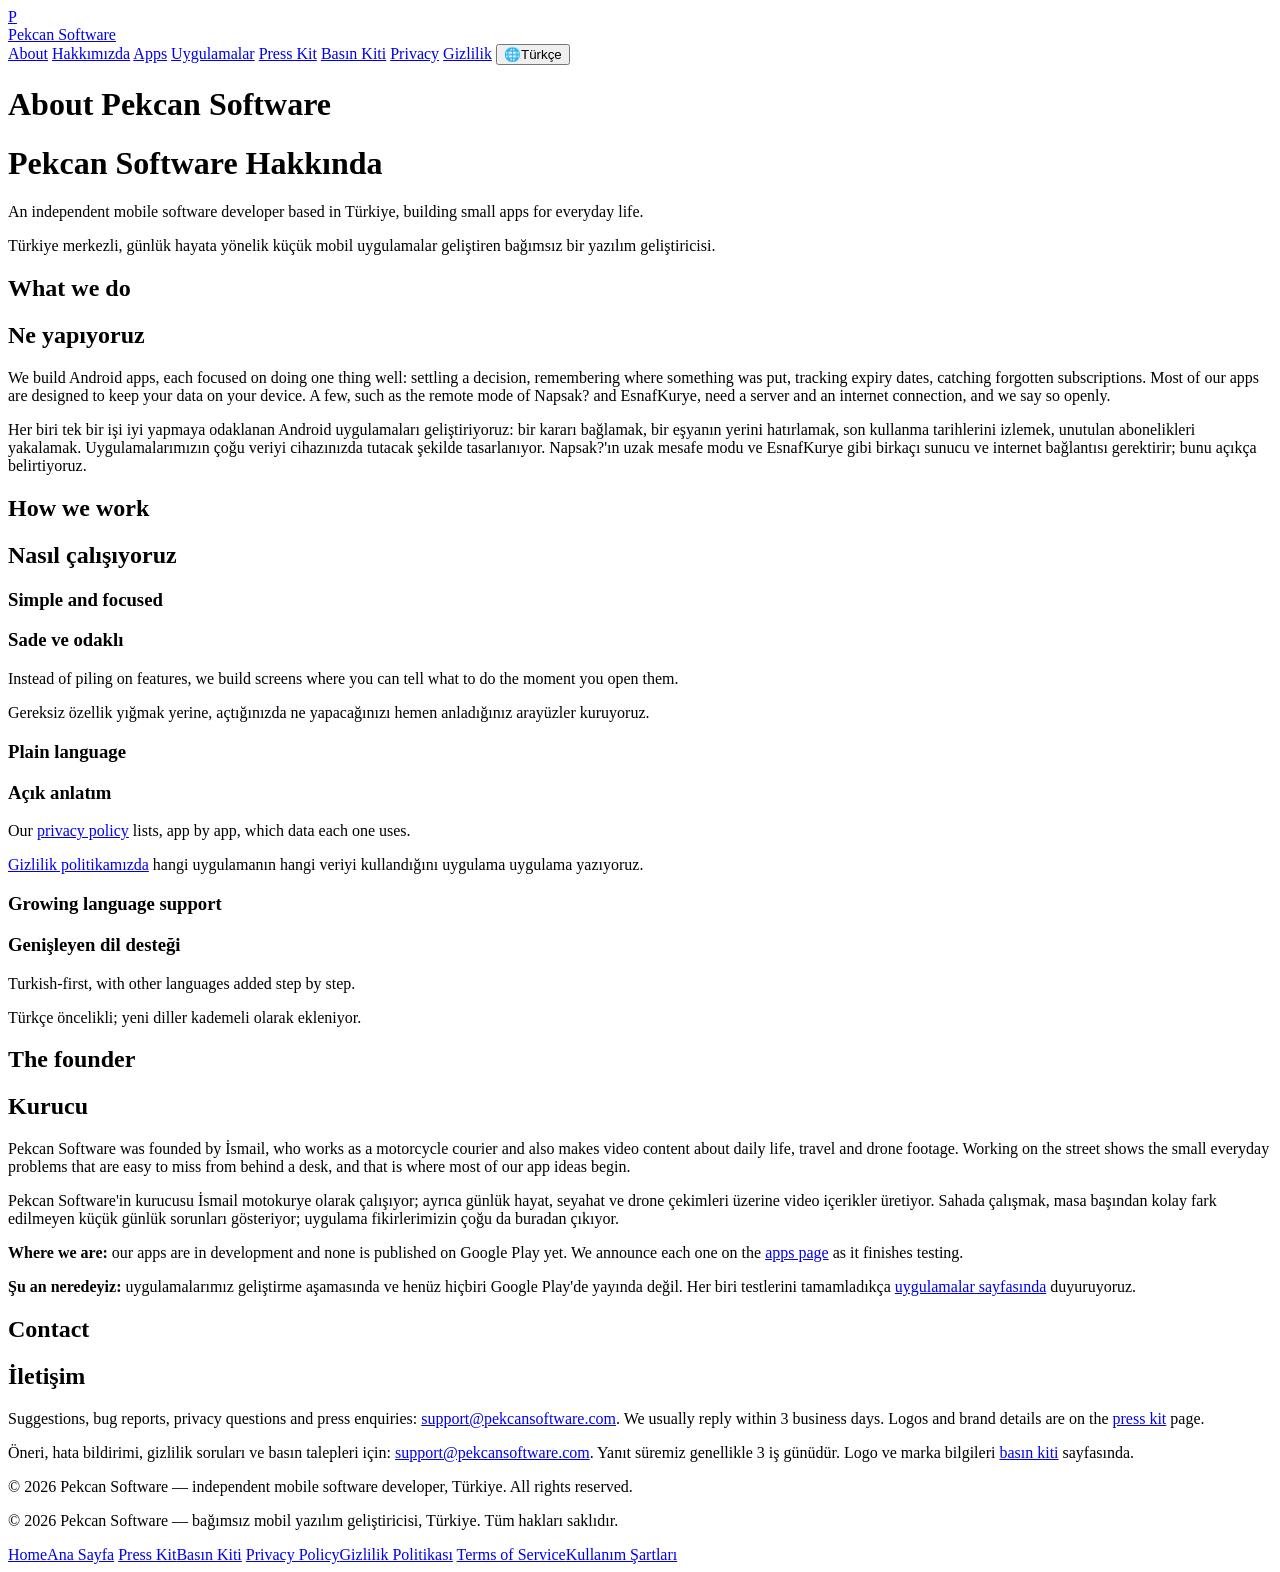
==== about.html @ 802234d9 "Ana sayfa güncellendi; Hakkımızda ve Basın Kiti sayfaları eklendi" ====
<!DOCTYPE html>
<html lang="en" data-lang="en">
<head>
    <meta charset="UTF-8">
    <meta name="viewport" content="width=device-width, initial-scale=1.0">
    <title>About | Pekcan Software</title>
    <meta name="description" content="Pekcan Software is an independent mobile software developer based in Türkiye, building small apps that each do one thing well.">
    <meta name="theme-color" content="#0b0f19">
    <link rel="canonical" href="https://pekcansoftware.com/about.html">
    <link rel="icon" href="assets/logo.png" type="image/png">
    <meta property="og:type" content="website">
    <meta property="og:title" content="About Pekcan Software">
    <meta property="og:description" content="An independent mobile software developer based in Türkiye.">
    <meta property="og:url" content="https://pekcansoftware.com/about.html">
    <meta property="og:image" content="https://pekcansoftware.com/assets/og-image.png">
    <meta name="twitter:card" content="summary_large_image">
    <link rel="preconnect" href="https://fonts.googleapis.com">
    <link rel="preconnect" href="https://fonts.gstatic.com" crossorigin>
    <link href="https://fonts.googleapis.com/css2?family=Plus+Jakarta+Sans:wght@400;500;600;700;800&display=swap" rel="stylesheet">
    <link rel="stylesheet" href="assets/sayfa.css">
</head>
<body>
    <nav>
        <div class="container nav-content">
            <a href="index.html" class="logo"><div class="logo-badge">P</div><span>Pekcan Software</span></a>
            <div class="nav-links">
                <a href="about.html" aria-current="page" class="t-en">About</a>
                <a href="about.html" aria-current="page" class="t-tr">Hakkımızda</a>
                <a href="index.html#apps" class="t-en">Apps</a>
                <a href="index.html#apps" class="t-tr">Uygulamalar</a>
                <a href="press.html" class="t-en">Press Kit</a>
                <a href="press.html" class="t-tr">Basın Kiti</a>
                <a href="privacy.html" class="t-en">Privacy</a>
                <a href="privacy.html" class="t-tr">Gizlilik</a>
                <button type="button" id="langBtn" class="lang-btn" aria-label="Change language / Dili değiştir"><span aria-hidden="true">🌐</span><span id="langBtnText">Türkçe</span></button>
            </div>
        </div>
    </nav>

    <main>
        <div class="container">
            <h1 class="t-en">About Pekcan Software</h1>
            <h1 class="t-tr">Pekcan Software Hakkında</h1>
            <p class="lead t-en">An independent mobile software developer based in Türkiye, building small apps for everyday life.</p>
            <p class="lead t-tr">Türkiye merkezli, günlük hayata yönelik küçük mobil uygulamalar geliştiren bağımsız bir yazılım geliştiricisi.</p>

            <h2 class="t-en">What we do</h2>
            <h2 class="t-tr">Ne yapıyoruz</h2>
            <p class="t-en">We build Android apps, each focused on doing one thing well: settling a decision, remembering where something was put, tracking expiry dates, catching forgotten subscriptions. Most of our apps are designed to keep your data on your device. A few, such as the remote mode of Napsak? and EsnafKurye, need a server and an internet connection, and we say so openly.</p>
            <p class="t-tr">Her biri tek bir işi iyi yapmaya odaklanan Android uygulamaları geliştiriyoruz: bir kararı bağlamak, bir eşyanın yerini hatırlamak, son kullanma tarihlerini izlemek, unutulan abonelikleri yakalamak. Uygulamalarımızın çoğu veriyi cihazınızda tutacak şekilde tasarlanıyor. Napsak?'ın uzak mesafe modu ve EsnafKurye gibi birkaçı sunucu ve internet bağlantısı gerektirir; bunu açıkça belirtiyoruz.</p>

            <h2 class="t-en">How we work</h2>
            <h2 class="t-tr">Nasıl çalışıyoruz</h2>
            <div class="grid">
                <div class="card">
                    <h3 class="t-en">Simple and focused</h3><h3 class="t-tr">Sade ve odaklı</h3>
                    <p class="muted t-en">Instead of piling on features, we build screens where you can tell what to do the moment you open them.</p>
                    <p class="muted t-tr">Gereksiz özellik yığmak yerine, açtığınızda ne yapacağınızı hemen anladığınız arayüzler kuruyoruz.</p>
                </div>
                <div class="card">
                    <h3 class="t-en">Plain language</h3><h3 class="t-tr">Açık anlatım</h3>
                    <p class="muted t-en">Our <a href="privacy.html">privacy policy</a> lists, app by app, which data each one uses.</p>
                    <p class="muted t-tr"><a href="privacy.html">Gizlilik politikamızda</a> hangi uygulamanın hangi veriyi kullandığını uygulama uygulama yazıyoruz.</p>
                </div>
                <div class="card">
                    <h3 class="t-en">Growing language support</h3><h3 class="t-tr">Genişleyen dil desteği</h3>
                    <p class="muted t-en">Turkish-first, with other languages added step by step.</p>
                    <p class="muted t-tr">Türkçe öncelikli; yeni diller kademeli olarak ekleniyor.</p>
                </div>
            </div>

            <h2 class="t-en">The founder</h2>
            <h2 class="t-tr">Kurucu</h2>
            <p class="t-en">Pekcan Software was founded by İsmail, who works as a motorcycle courier and also makes video content about daily life, travel and drone footage. Working on the street shows the small everyday problems that are easy to miss from behind a desk, and that is where most of our app ideas begin.</p>
            <p class="t-tr">Pekcan Software'in kurucusu İsmail motokurye olarak çalışıyor; ayrıca günlük hayat, seyahat ve drone çekimleri üzerine video içerikler üretiyor. Sahada çalışmak, masa başından kolay fark edilmeyen küçük günlük sorunları gösteriyor; uygulama fikirlerimizin çoğu da buradan çıkıyor.</p>

            <div class="notice">
                <p class="t-en"><strong>Where we are:</strong> our apps are in development and none is published on Google Play yet. We announce each one on the <a href="index.html#apps">apps page</a> as it finishes testing.</p>
                <p class="t-tr"><strong>Şu an neredeyiz:</strong> uygulamalarımız geliştirme aşamasında ve henüz hiçbiri Google Play'de yayında değil. Her biri testlerini tamamladıkça <a href="index.html#apps">uygulamalar sayfasında</a> duyuruyoruz.</p>
            </div>

            <h2 class="t-en">Contact</h2>
            <h2 class="t-tr">İletişim</h2>
            <p class="t-en">Suggestions, bug reports, privacy questions and press enquiries: <a href="mailto:support@pekcansoftware.com">support@pekcansoftware.com</a>. We usually reply within 3 business days. Logos and brand details are on the <a href="press.html">press kit</a> page.</p>
            <p class="t-tr">Öneri, hata bildirimi, gizlilik soruları ve basın talepleri için: <a href="mailto:support@pekcansoftware.com">support@pekcansoftware.com</a>. Yanıt süremiz genellikle 3 iş günüdür. Logo ve marka bilgileri <a href="press.html">basın kiti</a> sayfasında.</p>
        </div>
    </main>

    <footer>
        <div class="container">
            <p class="t-en">&copy; 2026 Pekcan Software &mdash; independent mobile software developer, Türkiye. All rights reserved.</p>
            <p class="t-tr">&copy; 2026 Pekcan Software &mdash; bağımsız mobil yazılım geliştiricisi, Türkiye. Tüm hakları saklıdır.</p>
            <div class="footer-links">
                <a href="index.html" class="t-en">Home</a><a href="index.html" class="t-tr">Ana Sayfa</a>
                <a href="press.html" class="t-en">Press Kit</a><a href="press.html" class="t-tr">Basın Kiti</a>
                <a href="privacy.html" class="t-en">Privacy Policy</a><a href="privacy.html" class="t-tr">Gizlilik Politikası</a>
                <a href="terms.html" class="t-en">Terms of Service</a><a href="terms.html" class="t-tr">Kullanım Şartları</a>
            </div>
        </div>
    </footer>

    <script type="application/json" id="basliklar">{"en": "About | Pekcan Software", "tr": "Hakkımızda | Pekcan Software"}</script>
    <script src="assets/dil.js"></script>
</body>
</html>
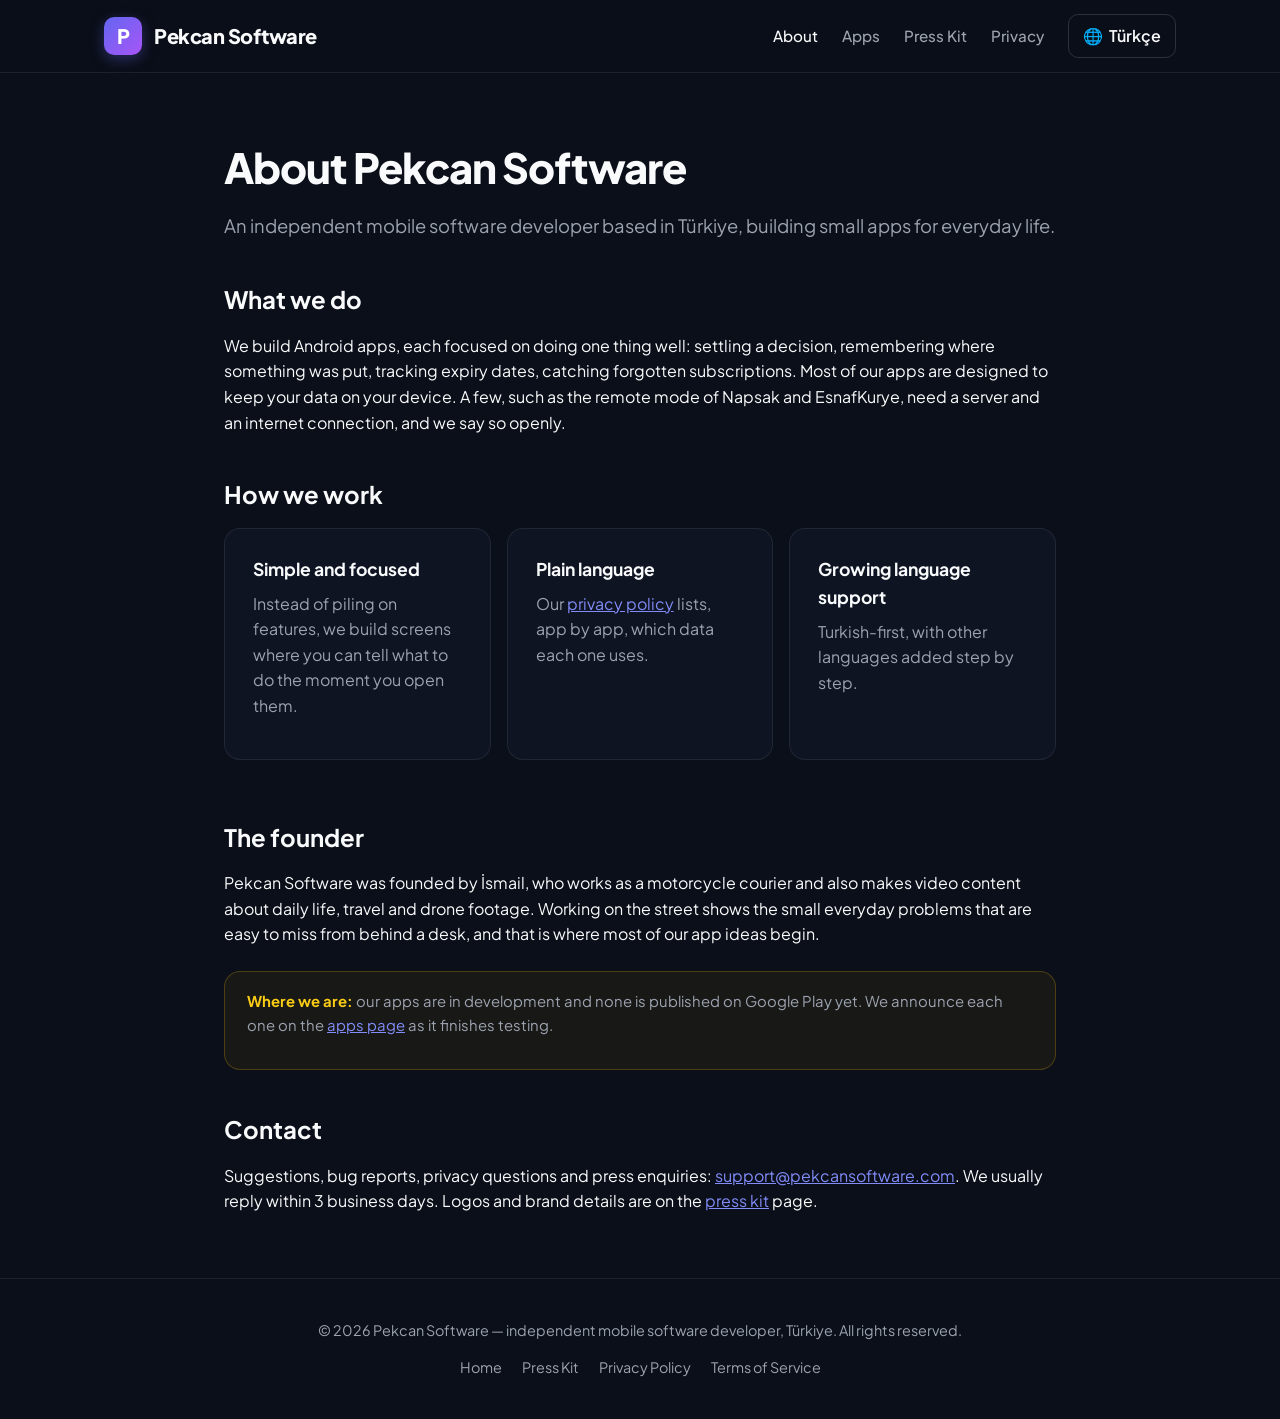
==== commit 2d800a5b: "Add files via upload" ====
--- a/about.html
+++ b/about.html
@@ -46,8 +46,8 @@
 
             <h2 class="t-en">What we do</h2>
             <h2 class="t-tr">Ne yapıyoruz</h2>
-            <p class="t-en">We build Android apps, each focused on doing one thing well: settling a decision, remembering where something was put, tracking expiry dates, catching forgotten subscriptions. Most of our apps are designed to keep your data on your device. A few, such as the remote mode of Napsak? and EsnafKurye, need a server and an internet connection, and we say so openly.</p>
-            <p class="t-tr">Her biri tek bir işi iyi yapmaya odaklanan Android uygulamaları geliştiriyoruz: bir kararı bağlamak, bir eşyanın yerini hatırlamak, son kullanma tarihlerini izlemek, unutulan abonelikleri yakalamak. Uygulamalarımızın çoğu veriyi cihazınızda tutacak şekilde tasarlanıyor. Napsak?'ın uzak mesafe modu ve EsnafKurye gibi birkaçı sunucu ve internet bağlantısı gerektirir; bunu açıkça belirtiyoruz.</p>
+            <p class="t-en">We build Android apps, each focused on doing one thing well: settling a decision, remembering where something was put, tracking expiry dates, catching forgotten subscriptions. Most of our apps are designed to keep your data on your device. A few, such as the remote mode of Napsak and EsnafKurye, need a server and an internet connection, and we say so openly.</p>
+            <p class="t-tr">Her biri tek bir işi iyi yapmaya odaklanan Android uygulamaları geliştiriyoruz: bir kararı bağlamak, bir eşyanın yerini hatırlamak, son kullanma tarihlerini izlemek, unutulan abonelikleri yakalamak. Uygulamalarımızın çoğu veriyi cihazınızda tutacak şekilde tasarlanıyor. Napsak'ın uzak mesafe modu ve EsnafKurye gibi birkaçı sunucu ve internet bağlantısı gerektirir; bunu açıkça belirtiyoruz.</p>
 
             <h2 class="t-en">How we work</h2>
             <h2 class="t-tr">Nasıl çalışıyoruz</h2>
--- a/assets/sayfa.css
+++ b/assets/sayfa.css
@@ -0,0 +1,74 @@
+/* about.html ve press.html icin ortak stil. index.html'deki tasarim degerleriyle ayni. */
+:root {
+    --bg-primary: #0b0f19;
+    --bg-card: rgba(17, 24, 39, 0.7);
+    --border-color: rgba(255, 255, 255, 0.08);
+    --text-primary: #f9fafb;
+    --text-secondary: #9ca3af;
+    --accent: #6366f1;
+    --accent-gradient: linear-gradient(135deg, #6366f1 0%, #a855f7 100%);
+    --radius: 16px;
+}
+
+* { margin: 0; padding: 0; box-sizing: border-box; font-family: 'Plus Jakarta Sans', -apple-system, BlinkMacSystemFont, sans-serif; }
+html { scroll-behavior: smooth; }
+body { background-color: var(--bg-primary); color: var(--text-primary); line-height: 1.6; overflow-x: hidden; }
+a { color: #818cf8; }
+.container { max-width: 880px; margin: 0 auto; padding: 0 24px; }
+
+nav { position: sticky; top: 0; backdrop-filter: blur(12px); background: rgba(11, 15, 25, 0.75); border-bottom: 1px solid var(--border-color); z-index: 100; }
+.nav-content { display: flex; justify-content: space-between; align-items: center; height: 72px; max-width: 1120px; }
+.logo { display: flex; align-items: center; gap: 12px; text-decoration: none; color: var(--text-primary); font-size: 1.25rem; font-weight: 800; letter-spacing: -0.5px; }
+.logo-badge { width: 38px; height: 38px; background: var(--accent-gradient); border-radius: 10px; display: flex; align-items: center; justify-content: center; color: white; font-weight: 800; box-shadow: 0 4px 14px rgba(99, 102, 241, 0.35); }
+.nav-links { display: flex; gap: 24px; align-items: center; }
+.nav-links a { color: var(--text-secondary); text-decoration: none; font-weight: 500; font-size: 0.95rem; transition: color 0.2s ease; }
+.nav-links a:hover, .nav-links a[aria-current="page"] { color: var(--text-primary); }
+
+.lang-btn { background: transparent; border: 1px solid rgba(255,255,255,0.14); color: inherit; font: inherit; font-weight: 600; padding: 0.5rem 0.85rem; border-radius: 10px; cursor: pointer; display: inline-flex; align-items: center; gap: 0.4rem; transition: background 0.2s, border-color 0.2s; }
+.lang-btn:hover, .lang-btn:focus-visible { background: rgba(129, 140, 248, 0.14); border-color: #818cf8; }
+
+html[data-lang="en"] .t-tr { display: none !important; }
+html[data-lang="tr"] .t-en { display: none !important; }
+
+main { padding: 70px 0 50px; }
+h1 { font-size: 2.6rem; font-weight: 800; letter-spacing: -1px; line-height: 1.2; margin-bottom: 18px; }
+.lead { color: var(--text-secondary); font-size: 1.15rem; margin-bottom: 40px; }
+h2 { font-size: 1.5rem; font-weight: 700; margin: 40px 0 14px; }
+p { margin-bottom: 14px; }
+.muted { color: var(--text-secondary); }
+
+.card { background: var(--bg-card); border: 1px solid var(--border-color); border-radius: var(--radius); padding: 26px 28px; margin-bottom: 18px; }
+.card h3 { font-size: 1.1rem; margin-bottom: 8px; }
+.card p:last-child { margin-bottom: 0; }
+.notice { border: 1px solid rgba(234, 179, 8, 0.25); background: rgba(234, 179, 8, 0.06); border-radius: var(--radius); padding: 18px 22px; font-size: 0.93rem; color: var(--text-secondary); margin: 24px 0; }
+.notice strong { color: #facc15; }
+
+.grid { display: grid; grid-template-columns: repeat(auto-fit, minmax(230px, 1fr)); gap: 16px; }
+.swatch { border: 1px solid var(--border-color); border-radius: 12px; overflow: hidden; background: var(--bg-card); }
+.swatch-color { height: 64px; }
+.swatch-info { padding: 12px 14px; font-size: 0.9rem; }
+.swatch-info strong { display: block; }
+.dl { display: inline-block; margin: 6px 10px 6px 0; padding: 10px 20px; border-radius: 99px; background: var(--accent-gradient); color: #fff; text-decoration: none; font-weight: 600; }
+.asset-preview { background: repeating-conic-gradient(#1f2937 0% 25%, #111827 0% 50%) 50% / 24px 24px; border-radius: 12px; padding: 20px; display: inline-block; margin-bottom: 12px; }
+.asset-preview img { display: block; width: 120px; height: 120px; }
+.og-preview { width: 100%; max-width: 600px; border-radius: 12px; border: 1px solid var(--border-color); display: block; margin-bottom: 12px; }
+table { width: 100%; border-collapse: collapse; font-size: 0.95rem; }
+th, td { text-align: left; padding: 10px 12px; border-bottom: 1px solid var(--border-color); vertical-align: top; }
+th { color: var(--text-secondary); font-weight: 600; width: 34%; }
+
+footer { border-top: 1px solid var(--border-color); padding: 40px 0; color: var(--text-secondary); font-size: 0.9rem; text-align: center; }
+.footer-links { display: flex; justify-content: center; flex-wrap: wrap; gap: 8px 20px; margin-top: 12px; }
+.footer-links a { color: var(--text-secondary); text-decoration: none; }
+.footer-links a:hover { color: var(--text-primary); }
+
+@media (max-width: 768px) {
+    .container { padding: 0 18px; }
+    nav { position: static; }
+    .nav-content { flex-direction: column; height: auto; gap: 12px; padding-top: 14px; padding-bottom: 14px; }
+    .nav-links { flex-wrap: wrap; justify-content: center; gap: 10px 18px; }
+    .nav-links a { font-size: 0.85rem; }
+    main { padding: 40px 0 30px; }
+    h1 { font-size: 1.9rem; }
+    th, td { display: block; width: 100%; }
+    th { border-bottom: 0; padding-bottom: 0; }
+}
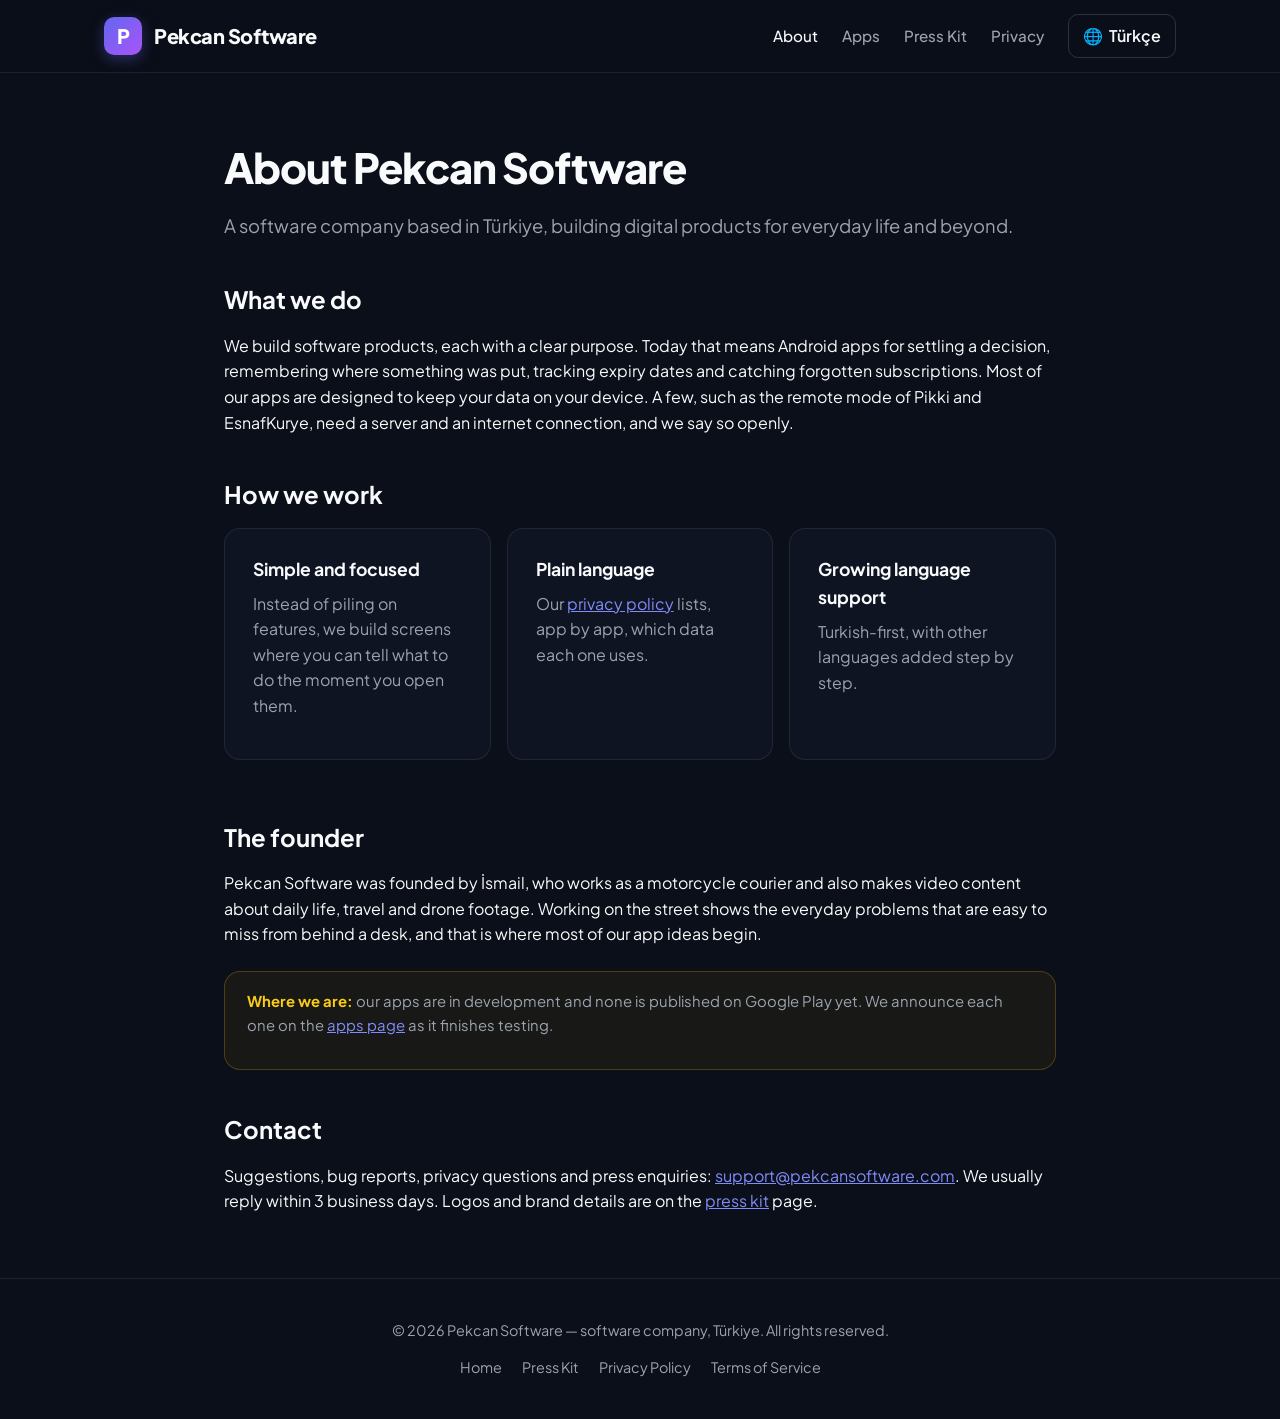
==== commit 17be354d: "Add files via upload" ====
--- a/about.html
+++ b/about.html
@@ -1,105 +1,105 @@
-<!DOCTYPE html>
-<html lang="en" data-lang="en">
-<head>
-    <meta charset="UTF-8">
-    <meta name="viewport" content="width=device-width, initial-scale=1.0">
-    <title>About | Pekcan Software</title>
-    <meta name="description" content="Pekcan Software is an independent mobile software developer based in Türkiye, building small apps that each do one thing well.">
-    <meta name="theme-color" content="#0b0f19">
-    <link rel="canonical" href="https://pekcansoftware.com/about.html">
-    <link rel="icon" href="assets/logo.png" type="image/png">
-    <meta property="og:type" content="website">
-    <meta property="og:title" content="About Pekcan Software">
-    <meta property="og:description" content="An independent mobile software developer based in Türkiye.">
-    <meta property="og:url" content="https://pekcansoftware.com/about.html">
-    <meta property="og:image" content="https://pekcansoftware.com/assets/og-image.png">
-    <meta name="twitter:card" content="summary_large_image">
-    <link rel="preconnect" href="https://fonts.googleapis.com">
-    <link rel="preconnect" href="https://fonts.gstatic.com" crossorigin>
-    <link href="https://fonts.googleapis.com/css2?family=Plus+Jakarta+Sans:wght@400;500;600;700;800&display=swap" rel="stylesheet">
-    <link rel="stylesheet" href="assets/sayfa.css">
-</head>
-<body>
-    <nav>
-        <div class="container nav-content">
-            <a href="index.html" class="logo"><div class="logo-badge">P</div><span>Pekcan Software</span></a>
-            <div class="nav-links">
-                <a href="about.html" aria-current="page" class="t-en">About</a>
-                <a href="about.html" aria-current="page" class="t-tr">Hakkımızda</a>
-                <a href="index.html#apps" class="t-en">Apps</a>
-                <a href="index.html#apps" class="t-tr">Uygulamalar</a>
-                <a href="press.html" class="t-en">Press Kit</a>
-                <a href="press.html" class="t-tr">Basın Kiti</a>
-                <a href="privacy.html" class="t-en">Privacy</a>
-                <a href="privacy.html" class="t-tr">Gizlilik</a>
-                <button type="button" id="langBtn" class="lang-btn" aria-label="Change language / Dili değiştir"><span aria-hidden="true">🌐</span><span id="langBtnText">Türkçe</span></button>
-            </div>
-        </div>
-    </nav>
-
-    <main>
-        <div class="container">
-            <h1 class="t-en">About Pekcan Software</h1>
-            <h1 class="t-tr">Pekcan Software Hakkında</h1>
-            <p class="lead t-en">An independent mobile software developer based in Türkiye, building small apps for everyday life.</p>
-            <p class="lead t-tr">Türkiye merkezli, günlük hayata yönelik küçük mobil uygulamalar geliştiren bağımsız bir yazılım geliştiricisi.</p>
-
-            <h2 class="t-en">What we do</h2>
-            <h2 class="t-tr">Ne yapıyoruz</h2>
-            <p class="t-en">We build Android apps, each focused on doing one thing well: settling a decision, remembering where something was put, tracking expiry dates, catching forgotten subscriptions. Most of our apps are designed to keep your data on your device. A few, such as the remote mode of Napsak and EsnafKurye, need a server and an internet connection, and we say so openly.</p>
-            <p class="t-tr">Her biri tek bir işi iyi yapmaya odaklanan Android uygulamaları geliştiriyoruz: bir kararı bağlamak, bir eşyanın yerini hatırlamak, son kullanma tarihlerini izlemek, unutulan abonelikleri yakalamak. Uygulamalarımızın çoğu veriyi cihazınızda tutacak şekilde tasarlanıyor. Napsak'ın uzak mesafe modu ve EsnafKurye gibi birkaçı sunucu ve internet bağlantısı gerektirir; bunu açıkça belirtiyoruz.</p>
-
-            <h2 class="t-en">How we work</h2>
-            <h2 class="t-tr">Nasıl çalışıyoruz</h2>
-            <div class="grid">
-                <div class="card">
-                    <h3 class="t-en">Simple and focused</h3><h3 class="t-tr">Sade ve odaklı</h3>
-                    <p class="muted t-en">Instead of piling on features, we build screens where you can tell what to do the moment you open them.</p>
-                    <p class="muted t-tr">Gereksiz özellik yığmak yerine, açtığınızda ne yapacağınızı hemen anladığınız arayüzler kuruyoruz.</p>
-                </div>
-                <div class="card">
-                    <h3 class="t-en">Plain language</h3><h3 class="t-tr">Açık anlatım</h3>
-                    <p class="muted t-en">Our <a href="privacy.html">privacy policy</a> lists, app by app, which data each one uses.</p>
-                    <p class="muted t-tr"><a href="privacy.html">Gizlilik politikamızda</a> hangi uygulamanın hangi veriyi kullandığını uygulama uygulama yazıyoruz.</p>
-                </div>
-                <div class="card">
-                    <h3 class="t-en">Growing language support</h3><h3 class="t-tr">Genişleyen dil desteği</h3>
-                    <p class="muted t-en">Turkish-first, with other languages added step by step.</p>
-                    <p class="muted t-tr">Türkçe öncelikli; yeni diller kademeli olarak ekleniyor.</p>
-                </div>
-            </div>
-
-            <h2 class="t-en">The founder</h2>
-            <h2 class="t-tr">Kurucu</h2>
-            <p class="t-en">Pekcan Software was founded by İsmail, who works as a motorcycle courier and also makes video content about daily life, travel and drone footage. Working on the street shows the small everyday problems that are easy to miss from behind a desk, and that is where most of our app ideas begin.</p>
-            <p class="t-tr">Pekcan Software'in kurucusu İsmail motokurye olarak çalışıyor; ayrıca günlük hayat, seyahat ve drone çekimleri üzerine video içerikler üretiyor. Sahada çalışmak, masa başından kolay fark edilmeyen küçük günlük sorunları gösteriyor; uygulama fikirlerimizin çoğu da buradan çıkıyor.</p>
-
-            <div class="notice">
-                <p class="t-en"><strong>Where we are:</strong> our apps are in development and none is published on Google Play yet. We announce each one on the <a href="index.html#apps">apps page</a> as it finishes testing.</p>
-                <p class="t-tr"><strong>Şu an neredeyiz:</strong> uygulamalarımız geliştirme aşamasında ve henüz hiçbiri Google Play'de yayında değil. Her biri testlerini tamamladıkça <a href="index.html#apps">uygulamalar sayfasında</a> duyuruyoruz.</p>
-            </div>
-
-            <h2 class="t-en">Contact</h2>
-            <h2 class="t-tr">İletişim</h2>
-            <p class="t-en">Suggestions, bug reports, privacy questions and press enquiries: <a href="mailto:support@pekcansoftware.com">support@pekcansoftware.com</a>. We usually reply within 3 business days. Logos and brand details are on the <a href="press.html">press kit</a> page.</p>
-            <p class="t-tr">Öneri, hata bildirimi, gizlilik soruları ve basın talepleri için: <a href="mailto:support@pekcansoftware.com">support@pekcansoftware.com</a>. Yanıt süremiz genellikle 3 iş günüdür. Logo ve marka bilgileri <a href="press.html">basın kiti</a> sayfasında.</p>
-        </div>
-    </main>
-
-    <footer>
-        <div class="container">
-            <p class="t-en">&copy; 2026 Pekcan Software &mdash; independent mobile software developer, Türkiye. All rights reserved.</p>
-            <p class="t-tr">&copy; 2026 Pekcan Software &mdash; bağımsız mobil yazılım geliştiricisi, Türkiye. Tüm hakları saklıdır.</p>
-            <div class="footer-links">
-                <a href="index.html" class="t-en">Home</a><a href="index.html" class="t-tr">Ana Sayfa</a>
-                <a href="press.html" class="t-en">Press Kit</a><a href="press.html" class="t-tr">Basın Kiti</a>
-                <a href="privacy.html" class="t-en">Privacy Policy</a><a href="privacy.html" class="t-tr">Gizlilik Politikası</a>
-                <a href="terms.html" class="t-en">Terms of Service</a><a href="terms.html" class="t-tr">Kullanım Şartları</a>
-            </div>
-        </div>
-    </footer>
-
-    <script type="application/json" id="basliklar">{"en": "About | Pekcan Software", "tr": "Hakkımızda | Pekcan Software"}</script>
-    <script src="assets/dil.js"></script>
-</body>
-</html>
+<!DOCTYPE html>
+<html lang="en" data-lang="en">
+<head>
+    <meta charset="UTF-8">
+    <meta name="viewport" content="width=device-width, initial-scale=1.0">
+    <title>About | Pekcan Software</title>
+    <meta name="description" content="Pekcan Software is a software company based in Türkiye, building digital products with a clear purpose.">
+    <meta name="theme-color" content="#0b0f19">
+    <link rel="canonical" href="https://pekcansoftware.com/about.html">
+    <link rel="icon" href="assets/logo.png" type="image/png">
+    <meta property="og:type" content="website">
+    <meta property="og:title" content="About Pekcan Software">
+    <meta property="og:description" content="A software company based in Türkiye.">
+    <meta property="og:url" content="https://pekcansoftware.com/about.html">
+    <meta property="og:image" content="https://pekcansoftware.com/assets/og-image.png">
+    <meta name="twitter:card" content="summary_large_image">
+    <link rel="preconnect" href="https://fonts.googleapis.com">
+    <link rel="preconnect" href="https://fonts.gstatic.com" crossorigin>
+    <link href="https://fonts.googleapis.com/css2?family=Plus+Jakarta+Sans:wght@400;500;600;700;800&display=swap" rel="stylesheet">
+    <link rel="stylesheet" href="assets/sayfa.css">
+</head>
+<body>
+    <nav>
+        <div class="container nav-content">
+            <a href="index.html" class="logo"><div class="logo-badge">P</div><span>Pekcan Software</span></a>
+            <div class="nav-links">
+                <a href="about.html" aria-current="page" class="t-en">About</a>
+                <a href="about.html" aria-current="page" class="t-tr">Hakkımızda</a>
+                <a href="index.html#apps" class="t-en">Apps</a>
+                <a href="index.html#apps" class="t-tr">Uygulamalar</a>
+                <a href="press.html" class="t-en">Press Kit</a>
+                <a href="press.html" class="t-tr">Basın Kiti</a>
+                <a href="privacy.html" class="t-en">Privacy</a>
+                <a href="privacy.html" class="t-tr">Gizlilik</a>
+                <button type="button" id="langBtn" class="lang-btn" aria-label="Change language / Dili değiştir"><span aria-hidden="true">🌐</span><span id="langBtnText">Türkçe</span></button>
+            </div>
+        </div>
+    </nav>
+
+    <main>
+        <div class="container">
+            <h1 class="t-en">About Pekcan Software</h1>
+            <h1 class="t-tr">Pekcan Software Hakkında</h1>
+            <p class="lead t-en">A software company based in Türkiye, building digital products for everyday life and beyond.</p>
+            <p class="lead t-tr">Türkiye merkezli, günlük hayata ve ötesine yönelik dijital ürünler geliştiren bir yazılım şirketi.</p>
+
+            <h2 class="t-en">What we do</h2>
+            <h2 class="t-tr">Ne yapıyoruz</h2>
+            <p class="t-en">We build software products, each with a clear purpose. Today that means Android apps for settling a decision, remembering where something was put, tracking expiry dates and catching forgotten subscriptions. Most of our apps are designed to keep your data on your device. A few, such as the remote mode of Pikki and EsnafKurye, need a server and an internet connection, and we say so openly.</p>
+            <p class="t-tr">Her biri net bir amaca sahip yazılım ürünleri geliştiriyoruz. Bugün bunlar Android uygulamaları: bir kararı bağlamak, bir eşyanın yerini hatırlamak, son kullanma tarihlerini izlemek, unutulan abonelikleri yakalamak. Uygulamalarımızın çoğu veriyi cihazınızda tutacak şekilde tasarlanıyor. Pikki'nin uzak mesafe modu ve EsnafKurye gibi birkaçı sunucu ve internet bağlantısı gerektirir; bunu açıkça belirtiyoruz.</p>
+
+            <h2 class="t-en">How we work</h2>
+            <h2 class="t-tr">Nasıl çalışıyoruz</h2>
+            <div class="grid">
+                <div class="card">
+                    <h3 class="t-en">Simple and focused</h3><h3 class="t-tr">Sade ve odaklı</h3>
+                    <p class="muted t-en">Instead of piling on features, we build screens where you can tell what to do the moment you open them.</p>
+                    <p class="muted t-tr">Gereksiz özellik yığmak yerine, açtığınızda ne yapacağınızı hemen anladığınız arayüzler kuruyoruz.</p>
+                </div>
+                <div class="card">
+                    <h3 class="t-en">Plain language</h3><h3 class="t-tr">Açık anlatım</h3>
+                    <p class="muted t-en">Our <a href="privacy.html">privacy policy</a> lists, app by app, which data each one uses.</p>
+                    <p class="muted t-tr"><a href="privacy.html">Gizlilik politikamızda</a> hangi uygulamanın hangi veriyi kullandığını uygulama uygulama yazıyoruz.</p>
+                </div>
+                <div class="card">
+                    <h3 class="t-en">Growing language support</h3><h3 class="t-tr">Genişleyen dil desteği</h3>
+                    <p class="muted t-en">Turkish-first, with other languages added step by step.</p>
+                    <p class="muted t-tr">Türkçe öncelikli; yeni diller kademeli olarak ekleniyor.</p>
+                </div>
+            </div>
+
+            <h2 class="t-en">The founder</h2>
+            <h2 class="t-tr">Kurucu</h2>
+            <p class="t-en">Pekcan Software was founded by İsmail, who works as a motorcycle courier and also makes video content about daily life, travel and drone footage. Working on the street shows the everyday problems that are easy to miss from behind a desk, and that is where most of our app ideas begin.</p>
+            <p class="t-tr">Pekcan Software'in kurucusu İsmail motokurye olarak çalışıyor; ayrıca günlük hayat, seyahat ve drone çekimleri üzerine video içerikler üretiyor. Sahada çalışmak, masa başından kolay fark edilmeyen günlük sorunları gösteriyor; uygulama fikirlerimizin çoğu da buradan çıkıyor.</p>
+
+            <div class="notice">
+                <p class="t-en"><strong>Where we are:</strong> our apps are in development and none is published on Google Play yet. We announce each one on the <a href="index.html#apps">apps page</a> as it finishes testing.</p>
+                <p class="t-tr"><strong>Şu an neredeyiz:</strong> uygulamalarımız geliştirme aşamasında ve henüz hiçbiri Google Play'de yayında değil. Her biri testlerini tamamladıkça <a href="index.html#apps">uygulamalar sayfasında</a> duyuruyoruz.</p>
+            </div>
+
+            <h2 class="t-en">Contact</h2>
+            <h2 class="t-tr">İletişim</h2>
+            <p class="t-en">Suggestions, bug reports, privacy questions and press enquiries: <a href="mailto:support@pekcansoftware.com">support@pekcansoftware.com</a>. We usually reply within 3 business days. Logos and brand details are on the <a href="press.html">press kit</a> page.</p>
+            <p class="t-tr">Öneri, hata bildirimi, gizlilik soruları ve basın talepleri için: <a href="mailto:support@pekcansoftware.com">support@pekcansoftware.com</a>. Yanıt süremiz genellikle 3 iş günüdür. Logo ve marka bilgileri <a href="press.html">basın kiti</a> sayfasında.</p>
+        </div>
+    </main>
+
+    <footer>
+        <div class="container">
+            <p class="t-en">&copy; 2026 Pekcan Software &mdash; software company, Türkiye. All rights reserved.</p>
+            <p class="t-tr">&copy; 2026 Pekcan Software &mdash; yazılım şirketi, Türkiye. Tüm hakları saklıdır.</p>
+            <div class="footer-links">
+                <a href="index.html" class="t-en">Home</a><a href="index.html" class="t-tr">Ana Sayfa</a>
+                <a href="press.html" class="t-en">Press Kit</a><a href="press.html" class="t-tr">Basın Kiti</a>
+                <a href="privacy.html" class="t-en">Privacy Policy</a><a href="privacy.html" class="t-tr">Gizlilik Politikası</a>
+                <a href="terms.html" class="t-en">Terms of Service</a><a href="terms.html" class="t-tr">Kullanım Şartları</a>
+            </div>
+        </div>
+    </footer>
+
+    <script type="application/json" id="basliklar">{"en": "About | Pekcan Software", "tr": "Hakkımızda | Pekcan Software"}</script>
+    <script src="assets/dil.js"></script>
+</body>
+</html>
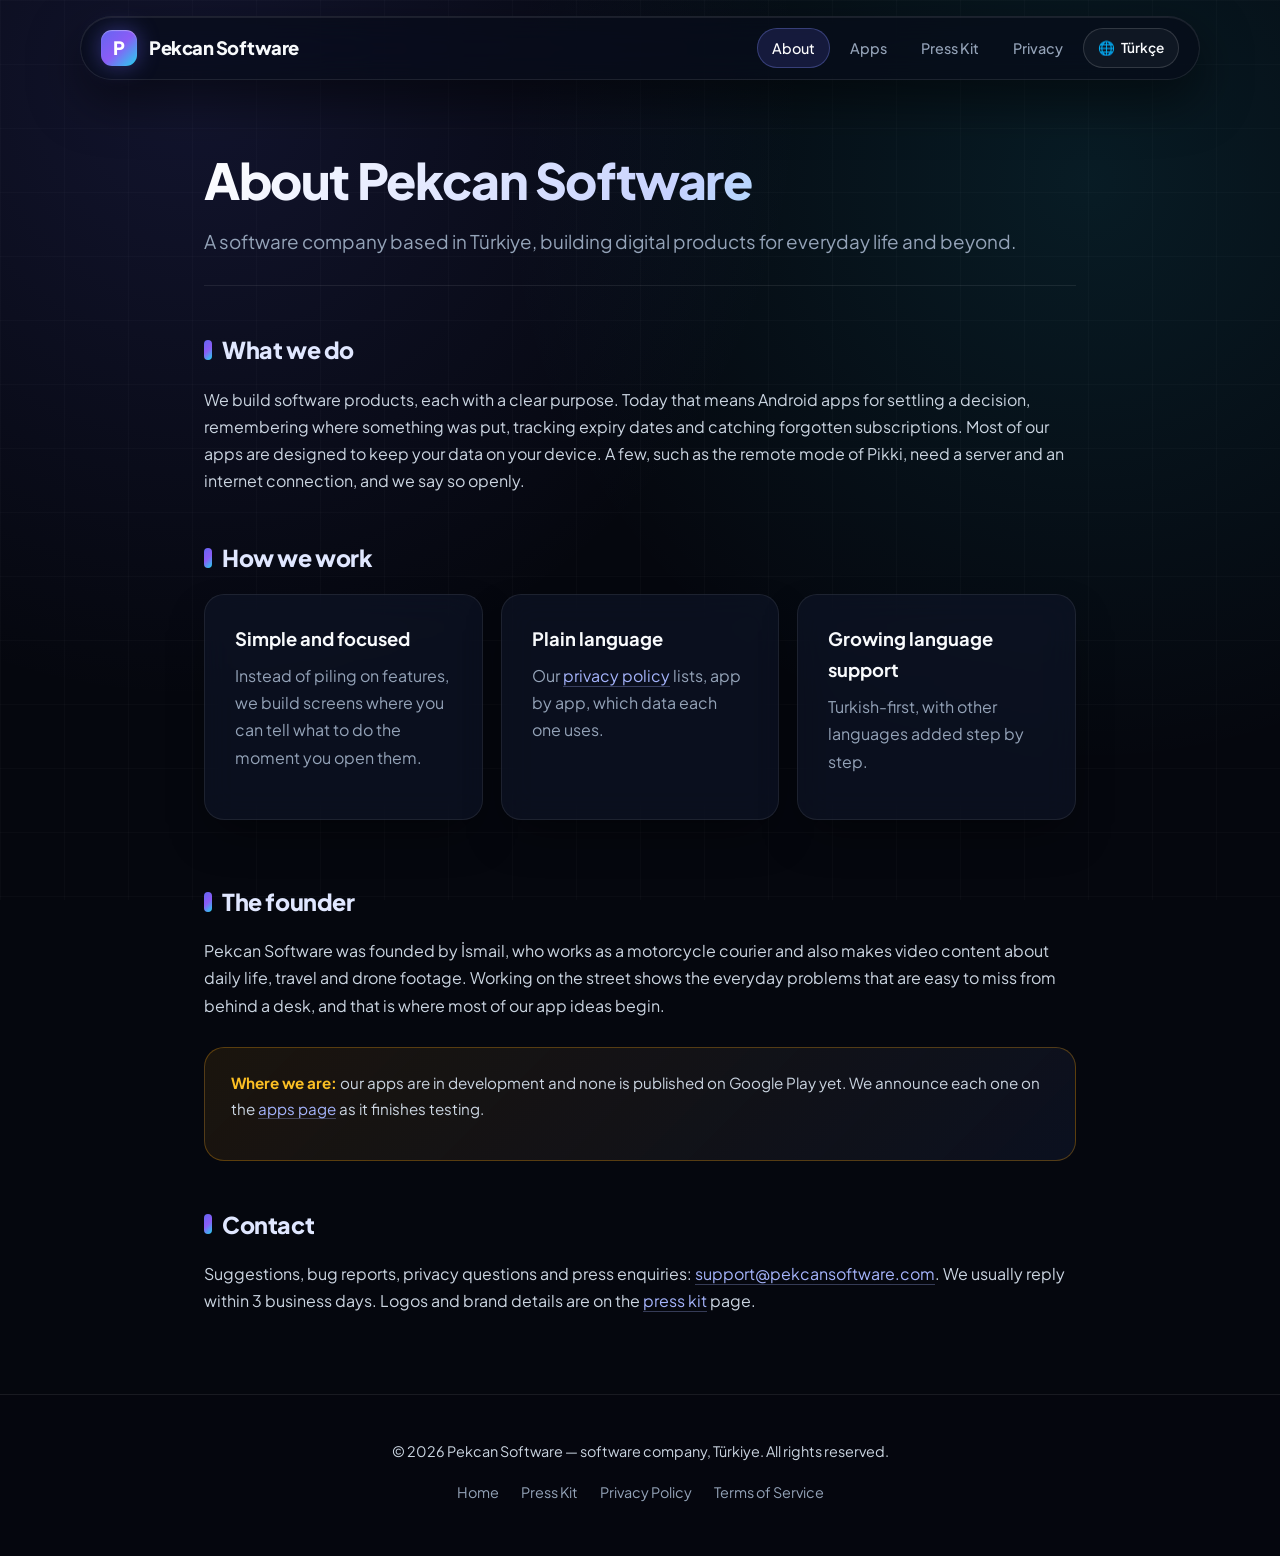
==== commit 0e680ec7: "Site: EsnafKurye ve Kolayca Anlat simdilik kaldirildi; tasarim yenilemesi - index: EsnafKurye ve Kol" ====
--- a/about.html
+++ b/about.html
@@ -46,8 +46,8 @@
 
             <h2 class="t-en">What we do</h2>
             <h2 class="t-tr">Ne yapıyoruz</h2>
-            <p class="t-en">We build software products, each with a clear purpose. Today that means Android apps for settling a decision, remembering where something was put, tracking expiry dates and catching forgotten subscriptions. Most of our apps are designed to keep your data on your device. A few, such as the remote mode of Pikki and EsnafKurye, need a server and an internet connection, and we say so openly.</p>
-            <p class="t-tr">Her biri net bir amaca sahip yazılım ürünleri geliştiriyoruz. Bugün bunlar Android uygulamaları: bir kararı bağlamak, bir eşyanın yerini hatırlamak, son kullanma tarihlerini izlemek, unutulan abonelikleri yakalamak. Uygulamalarımızın çoğu veriyi cihazınızda tutacak şekilde tasarlanıyor. Pikki'nin uzak mesafe modu ve EsnafKurye gibi birkaçı sunucu ve internet bağlantısı gerektirir; bunu açıkça belirtiyoruz.</p>
+            <p class="t-en">We build software products, each with a clear purpose. Today that means Android apps for settling a decision, remembering where something was put, tracking expiry dates and catching forgotten subscriptions. Most of our apps are designed to keep your data on your device. A few, such as the remote mode of Pikki, need a server and an internet connection, and we say so openly.</p>
+            <p class="t-tr">Her biri net bir amaca sahip yazılım ürünleri geliştiriyoruz. Bugün bunlar Android uygulamaları: bir kararı bağlamak, bir eşyanın yerini hatırlamak, son kullanma tarihlerini izlemek, unutulan abonelikleri yakalamak. Uygulamalarımızın çoğu veriyi cihazınızda tutacak şekilde tasarlanıyor. Pikki'nin uzak mesafe modu gibi birkaçı sunucu ve internet bağlantısı gerektirir; bunu açıkça belirtiyoruz.</p>
 
             <h2 class="t-en">How we work</h2>
             <h2 class="t-tr">Nasıl çalışıyoruz</h2>
--- a/assets/sayfa.css
+++ b/assets/sayfa.css
@@ -1,74 +1,425 @@
-/* about.html ve press.html icin ortak stil. index.html'deki tasarim degerleriyle ayni. */
+/* about.html ve press.html icin ortak stil. Luminous Obsidian Sanctuary tasarim sistemi. */
+@import url('https://fonts.googleapis.com/css2?family=Instrument+Serif:ital@0;1&family=JetBrains+Mono:wght@400;500;600&family=Plus+Jakarta+Sans:wght@400;500;600;700;800&display=swap');
+
 :root {
-    --bg-primary: #0b0f19;
-    --bg-card: rgba(17, 24, 39, 0.7);
+    --bg-primary: #05070e;
+    --bg-card: rgba(15, 22, 41, 0.62);
+    --bg-card-hover: rgba(21, 31, 56, 0.82);
     --border-color: rgba(255, 255, 255, 0.08);
-    --text-primary: #f9fafb;
-    --text-secondary: #9ca3af;
+    --border-glow: rgba(129, 140, 248, 0.35);
+    --text-primary: #f8fafc;
+    --text-secondary: #94a3b8;
     --accent: #6366f1;
-    --accent-gradient: linear-gradient(135deg, #6366f1 0%, #a855f7 100%);
-    --radius: 16px;
-}
-
-* { margin: 0; padding: 0; box-sizing: border-box; font-family: 'Plus Jakarta Sans', -apple-system, BlinkMacSystemFont, sans-serif; }
-html { scroll-behavior: smooth; }
-body { background-color: var(--bg-primary); color: var(--text-primary); line-height: 1.6; overflow-x: hidden; }
-a { color: #818cf8; }
-.container { max-width: 880px; margin: 0 auto; padding: 0 24px; }
-
-nav { position: sticky; top: 0; backdrop-filter: blur(12px); background: rgba(11, 15, 25, 0.75); border-bottom: 1px solid var(--border-color); z-index: 100; }
-.nav-content { display: flex; justify-content: space-between; align-items: center; height: 72px; max-width: 1120px; }
-.logo { display: flex; align-items: center; gap: 12px; text-decoration: none; color: var(--text-primary); font-size: 1.25rem; font-weight: 800; letter-spacing: -0.5px; }
-.logo-badge { width: 38px; height: 38px; background: var(--accent-gradient); border-radius: 10px; display: flex; align-items: center; justify-content: center; color: white; font-weight: 800; box-shadow: 0 4px 14px rgba(99, 102, 241, 0.35); }
-.nav-links { display: flex; gap: 24px; align-items: center; }
-.nav-links a { color: var(--text-secondary); text-decoration: none; font-weight: 500; font-size: 0.95rem; transition: color 0.2s ease; }
-.nav-links a:hover, .nav-links a[aria-current="page"] { color: var(--text-primary); }
-
-.lang-btn { background: transparent; border: 1px solid rgba(255,255,255,0.14); color: inherit; font: inherit; font-weight: 600; padding: 0.5rem 0.85rem; border-radius: 10px; cursor: pointer; display: inline-flex; align-items: center; gap: 0.4rem; transition: background 0.2s, border-color 0.2s; }
-.lang-btn:hover, .lang-btn:focus-visible { background: rgba(129, 140, 248, 0.14); border-color: #818cf8; }
+    --accent-cyan: #22d3ee;
+    --accent-gradient: linear-gradient(135deg, #6366f1 0%, #8b5cf6 50%, #22d3ee 100%);
+    --radius: 20px;
+}
+
+* {
+    margin: 0;
+    padding: 0;
+    box-sizing: border-box;
+    font-family: 'Plus Jakarta Sans', -apple-system, BlinkMacSystemFont, sans-serif;
+}
+
+html {
+    scroll-behavior: smooth;
+    color-scheme: dark;
+}
+
+body {
+    background-color: var(--bg-primary);
+    background-image:
+        radial-gradient(circle at 15% 10%, rgba(99, 102, 241, 0.14) 0%, transparent 45%),
+        radial-gradient(circle at 85% 20%, rgba(34, 211, 238, 0.1) 0%, transparent 45%),
+        linear-gradient(to right, rgba(255, 255, 255, 0.02) 1px, transparent 1px),
+        linear-gradient(to bottom, rgba(255, 255, 255, 0.02) 1px, transparent 1px);
+    background-size: 100% 100%, 100% 100%, 64px 64px, 64px 64px;
+    background-attachment: fixed;
+    color: var(--text-primary);
+    line-height: 1.7;
+    overflow-x: hidden;
+    -webkit-font-smoothing: antialiased;
+}
+
+a {
+    color: #a5b4fc;
+    text-decoration: none;
+    border-bottom: 1px solid rgba(165, 180, 252, 0.3);
+    transition: color 0.2s, border-color 0.2s;
+}
+
+a:hover {
+    color: var(--accent-cyan);
+    border-color: var(--accent-cyan);
+}
+
+.container {
+    max-width: 920px;
+    margin: 0 auto;
+    padding: 0 24px;
+}
+
+/* Floating Glass Navbar */
+nav {
+    position: sticky;
+    top: 16px;
+    z-index: 100;
+    max-width: 1120px;
+    margin: 16px auto 0;
+    backdrop-filter: blur(20px) saturate(160%);
+    -webkit-backdrop-filter: blur(20px) saturate(160%);
+    background: rgba(9, 13, 24, 0.76);
+    border: 1px solid rgba(255, 255, 255, 0.09);
+    border-radius: 999px;
+    box-shadow: 0 20px 50px rgba(0, 0, 0, 0.5), inset 0 1px 0 rgba(255, 255, 255, 0.08);
+}
+
+.nav-content {
+    display: flex;
+    justify-content: space-between;
+    align-items: center;
+    height: 62px;
+    max-width: 1120px;
+    padding: 0 20px;
+}
+
+.logo {
+    display: flex;
+    align-items: center;
+    gap: 12px;
+    text-decoration: none;
+    border-bottom: none;
+    color: var(--text-primary);
+    font-size: 1.15rem;
+    font-weight: 800;
+    letter-spacing: -0.5px;
+}
+
+.logo:hover {
+    color: var(--text-primary);
+}
+
+.logo-badge {
+    width: 36px;
+    height: 36px;
+    background: var(--accent-gradient);
+    border-radius: 11px;
+    display: flex;
+    align-items: center;
+    justify-content: center;
+    color: white;
+    font-weight: 800;
+    box-shadow: 0 0 22px rgba(99, 102, 241, 0.45), inset 0 1px 1px rgba(255, 255, 255, 0.35);
+}
+
+.nav-links {
+    display: flex;
+    gap: 6px;
+    align-items: center;
+}
+
+.nav-links a {
+    color: var(--text-secondary);
+    text-decoration: none;
+    border-bottom: none;
+    font-weight: 500;
+    font-size: 0.9rem;
+    padding: 7px 14px;
+    border-radius: 99px;
+    transition: all 0.2s ease;
+}
+
+.nav-links a:hover,
+.nav-links a[aria-current="page"] {
+    color: var(--text-primary);
+    background: rgba(255, 255, 255, 0.06);
+}
+
+.nav-links a[aria-current="page"] {
+    background: rgba(99, 102, 241, 0.16);
+    border: 1px solid rgba(129, 140, 248, 0.32);
+    color: #fff;
+}
+
+.lang-btn {
+    background: rgba(255, 255, 255, 0.04);
+    border: 1px solid rgba(255, 255, 255, 0.14);
+    color: var(--text-primary);
+    font: inherit;
+    font-size: 0.85rem;
+    font-weight: 600;
+    padding: 7px 14px;
+    border-radius: 99px;
+    cursor: pointer;
+    display: inline-flex;
+    align-items: center;
+    gap: 0.4rem;
+    transition: all 0.2s ease;
+}
+
+.lang-btn:hover,
+.lang-btn:focus-visible {
+    background: rgba(34, 211, 238, 0.14);
+    border-color: rgba(34, 211, 238, 0.45);
+    outline: none;
+}
 
 html[data-lang="en"] .t-tr { display: none !important; }
 html[data-lang="tr"] .t-en { display: none !important; }
 
-main { padding: 70px 0 50px; }
-h1 { font-size: 2.6rem; font-weight: 800; letter-spacing: -1px; line-height: 1.2; margin-bottom: 18px; }
-.lead { color: var(--text-secondary); font-size: 1.15rem; margin-bottom: 40px; }
-h2 { font-size: 1.5rem; font-weight: 700; margin: 40px 0 14px; }
-p { margin-bottom: 14px; }
-.muted { color: var(--text-secondary); }
-
-.card { background: var(--bg-card); border: 1px solid var(--border-color); border-radius: var(--radius); padding: 26px 28px; margin-bottom: 18px; }
-.card h3 { font-size: 1.1rem; margin-bottom: 8px; }
-.card p:last-child { margin-bottom: 0; }
-.notice { border: 1px solid rgba(234, 179, 8, 0.25); background: rgba(234, 179, 8, 0.06); border-radius: var(--radius); padding: 18px 22px; font-size: 0.93rem; color: var(--text-secondary); margin: 24px 0; }
-.notice strong { color: #facc15; }
-
-.grid { display: grid; grid-template-columns: repeat(auto-fit, minmax(230px, 1fr)); gap: 16px; }
-.swatch { border: 1px solid var(--border-color); border-radius: 12px; overflow: hidden; background: var(--bg-card); }
-.swatch-color { height: 64px; }
-.swatch-info { padding: 12px 14px; font-size: 0.9rem; }
-.swatch-info strong { display: block; }
-.dl { display: inline-block; margin: 6px 10px 6px 0; padding: 10px 20px; border-radius: 99px; background: var(--accent-gradient); color: #fff; text-decoration: none; font-weight: 600; }
-.asset-preview { background: repeating-conic-gradient(#1f2937 0% 25%, #111827 0% 50%) 50% / 24px 24px; border-radius: 12px; padding: 20px; display: inline-block; margin-bottom: 12px; }
-.asset-preview img { display: block; width: 120px; height: 120px; }
-.og-preview { width: 100%; max-width: 600px; border-radius: 12px; border: 1px solid var(--border-color); display: block; margin-bottom: 12px; }
-table { width: 100%; border-collapse: collapse; font-size: 0.95rem; }
-th, td { text-align: left; padding: 10px 12px; border-bottom: 1px solid var(--border-color); vertical-align: top; }
-th { color: var(--text-secondary); font-weight: 600; width: 34%; }
-
-footer { border-top: 1px solid var(--border-color); padding: 40px 0; color: var(--text-secondary); font-size: 0.9rem; text-align: center; }
-.footer-links { display: flex; justify-content: center; flex-wrap: wrap; gap: 8px 20px; margin-top: 12px; }
-.footer-links a { color: var(--text-secondary); text-decoration: none; }
-.footer-links a:hover { color: var(--text-primary); }
+main {
+    padding: 72px 0 64px;
+}
+
+h1 {
+    font-size: clamp(2.2rem, 4vw, 3.1rem);
+    font-weight: 800;
+    letter-spacing: -1.4px;
+    line-height: 1.15;
+    margin-bottom: 16px;
+    background: linear-gradient(135deg, #ffffff 0%, #c7d2fe 55%, #67e8f9 100%);
+    -webkit-background-clip: text;
+    -webkit-text-fill-color: transparent;
+}
+
+.lead {
+    color: var(--text-secondary);
+    font-size: 1.18rem;
+    margin-bottom: 44px;
+    padding-bottom: 28px;
+    border-bottom: 1px solid var(--border-color);
+}
+
+h2 {
+    font-size: 1.45rem;
+    font-weight: 800;
+    letter-spacing: -0.4px;
+    margin: 44px 0 16px;
+    color: #e0e7ff;
+    display: flex;
+    align-items: center;
+    gap: 10px;
+}
+
+h2::before {
+    content: '';
+    width: 8px;
+    height: 20px;
+    border-radius: 4px;
+    background: var(--accent-gradient);
+    display: inline-block;
+}
+
+p {
+    margin-bottom: 16px;
+    color: #cbd5e1;
+}
+
+.muted {
+    color: var(--text-secondary);
+}
+
+.card {
+    background: var(--bg-card);
+    backdrop-filter: blur(16px);
+    -webkit-backdrop-filter: blur(16px);
+    border: 1px solid var(--border-color);
+    border-radius: var(--radius);
+    padding: 28px 30px;
+    margin-bottom: 18px;
+    box-shadow: 0 20px 45px -15px rgba(0, 0, 0, 0.55);
+    transition: border-color 0.25s ease, transform 0.25s ease;
+}
+
+.card:hover {
+    border-color: var(--border-glow);
+    transform: translateY(-2px);
+}
+
+.card h3 {
+    font-size: 1.15rem;
+    font-weight: 700;
+    margin-bottom: 8px;
+    color: var(--text-primary);
+}
+
+.card p:last-child {
+    margin-bottom: 0;
+}
+
+.notice {
+    border: 1px solid rgba(245, 158, 11, 0.3);
+    background: linear-gradient(135deg, rgba(245, 158, 11, 0.09) 0%, rgba(15, 22, 41, 0.65) 100%);
+    border-radius: var(--radius);
+    padding: 22px 26px;
+    font-size: 0.95rem;
+    color: var(--text-secondary);
+    margin: 28px 0;
+}
+
+.notice strong {
+    color: #fbbf24;
+}
+
+.grid {
+    display: grid;
+    grid-template-columns: repeat(auto-fit, minmax(240px, 1fr));
+    gap: 18px;
+}
+
+.swatch {
+    border: 1px solid var(--border-color);
+    border-radius: 16px;
+    overflow: hidden;
+    background: var(--bg-card);
+    transition: transform 0.2s ease, border-color 0.2s ease;
+}
+
+.swatch:hover {
+    transform: translateY(-3px);
+    border-color: var(--border-glow);
+}
+
+.swatch-color {
+    height: 76px;
+}
+
+.swatch-info {
+    padding: 14px 16px;
+    font-family: 'JetBrains Mono', monospace;
+    font-size: 0.85rem;
+    color: var(--text-secondary);
+}
+
+.swatch-info strong {
+    font-family: 'Plus Jakarta Sans', sans-serif;
+    display: block;
+    color: var(--text-primary);
+    margin-bottom: 2px;
+    font-size: 0.92rem;
+}
+
+.dl {
+    display: inline-flex;
+    align-items: center;
+    gap: 8px;
+    margin: 10px 10px 4px 0;
+    padding: 11px 22px;
+    border-radius: 99px;
+    background: var(--accent-gradient);
+    color: #fff !important;
+    border-bottom: none !important;
+    text-decoration: none;
+    font-weight: 700;
+    font-size: 0.92rem;
+    box-shadow: 0 8px 22px rgba(99, 102, 241, 0.35);
+    transition: transform 0.2s ease, box-shadow 0.2s ease;
+}
+
+.dl:hover {
+    transform: translateY(-2px);
+    box-shadow: 0 12px 28px rgba(34, 211, 238, 0.4);
+}
+
+.asset-preview {
+    background: repeating-conic-gradient(#1e293b 0% 25%, #0f172a 0% 50%) 50% / 24px 24px;
+    border: 1px solid var(--border-color);
+    border-radius: 16px;
+    padding: 24px;
+    display: inline-block;
+    margin-bottom: 14px;
+}
+
+.asset-preview img {
+    display: block;
+    width: 120px;
+    height: 120px;
+}
+
+.og-preview {
+    width: 100%;
+    max-width: 620px;
+    border-radius: 14px;
+    border: 1px solid var(--border-color);
+    display: block;
+    margin-bottom: 14px;
+}
+
+table {
+    width: 100%;
+    border-collapse: collapse;
+    font-size: 0.95rem;
+}
+
+th, td {
+    text-align: left;
+    padding: 12px 14px;
+    border-bottom: 1px solid var(--border-color);
+    vertical-align: top;
+}
+
+tr:last-child th,
+tr:last-child td {
+    border-bottom: none;
+}
+
+th {
+    color: var(--text-secondary);
+    font-weight: 600;
+    width: 34%;
+}
+
+footer {
+    border-top: 1px solid var(--border-color);
+    padding: 44px 0 52px;
+    color: var(--text-secondary);
+    font-size: 0.9rem;
+    text-align: center;
+    background: rgba(5, 7, 14, 0.8);
+}
+
+.footer-links {
+    display: flex;
+    justify-content: center;
+    flex-wrap: wrap;
+    gap: 10px 22px;
+    margin-top: 14px;
+}
+
+.footer-links a {
+    color: var(--text-secondary);
+    text-decoration: none;
+    border-bottom: none;
+}
+
+.footer-links a:hover {
+    color: var(--text-primary);
+}
 
 @media (max-width: 768px) {
     .container { padding: 0 18px; }
-    nav { position: static; }
-    .nav-content { flex-direction: column; height: auto; gap: 12px; padding-top: 14px; padding-bottom: 14px; }
-    .nav-links { flex-wrap: wrap; justify-content: center; gap: 10px 18px; }
+    nav {
+        position: static;
+        margin: 12px 14px 0;
+        border-radius: 22px;
+    }
+    .nav-content {
+        flex-direction: column;
+        height: auto;
+        gap: 12px;
+        padding-top: 14px;
+        padding-bottom: 14px;
+    }
+    .nav-links {
+        flex-wrap: wrap;
+        justify-content: center;
+        gap: 6px 10px;
+    }
     .nav-links a { font-size: 0.85rem; }
-    main { padding: 40px 0 30px; }
-    h1 { font-size: 1.9rem; }
+    main { padding: 40px 0 36px; }
+    h1 { font-size: 2rem; }
+    .card { padding: 22px 20px; }
     th, td { display: block; width: 100%; }
-    th { border-bottom: 0; padding-bottom: 0; }
-}
+    th { border-bottom: 0; padding-bottom: 2px; }
+}
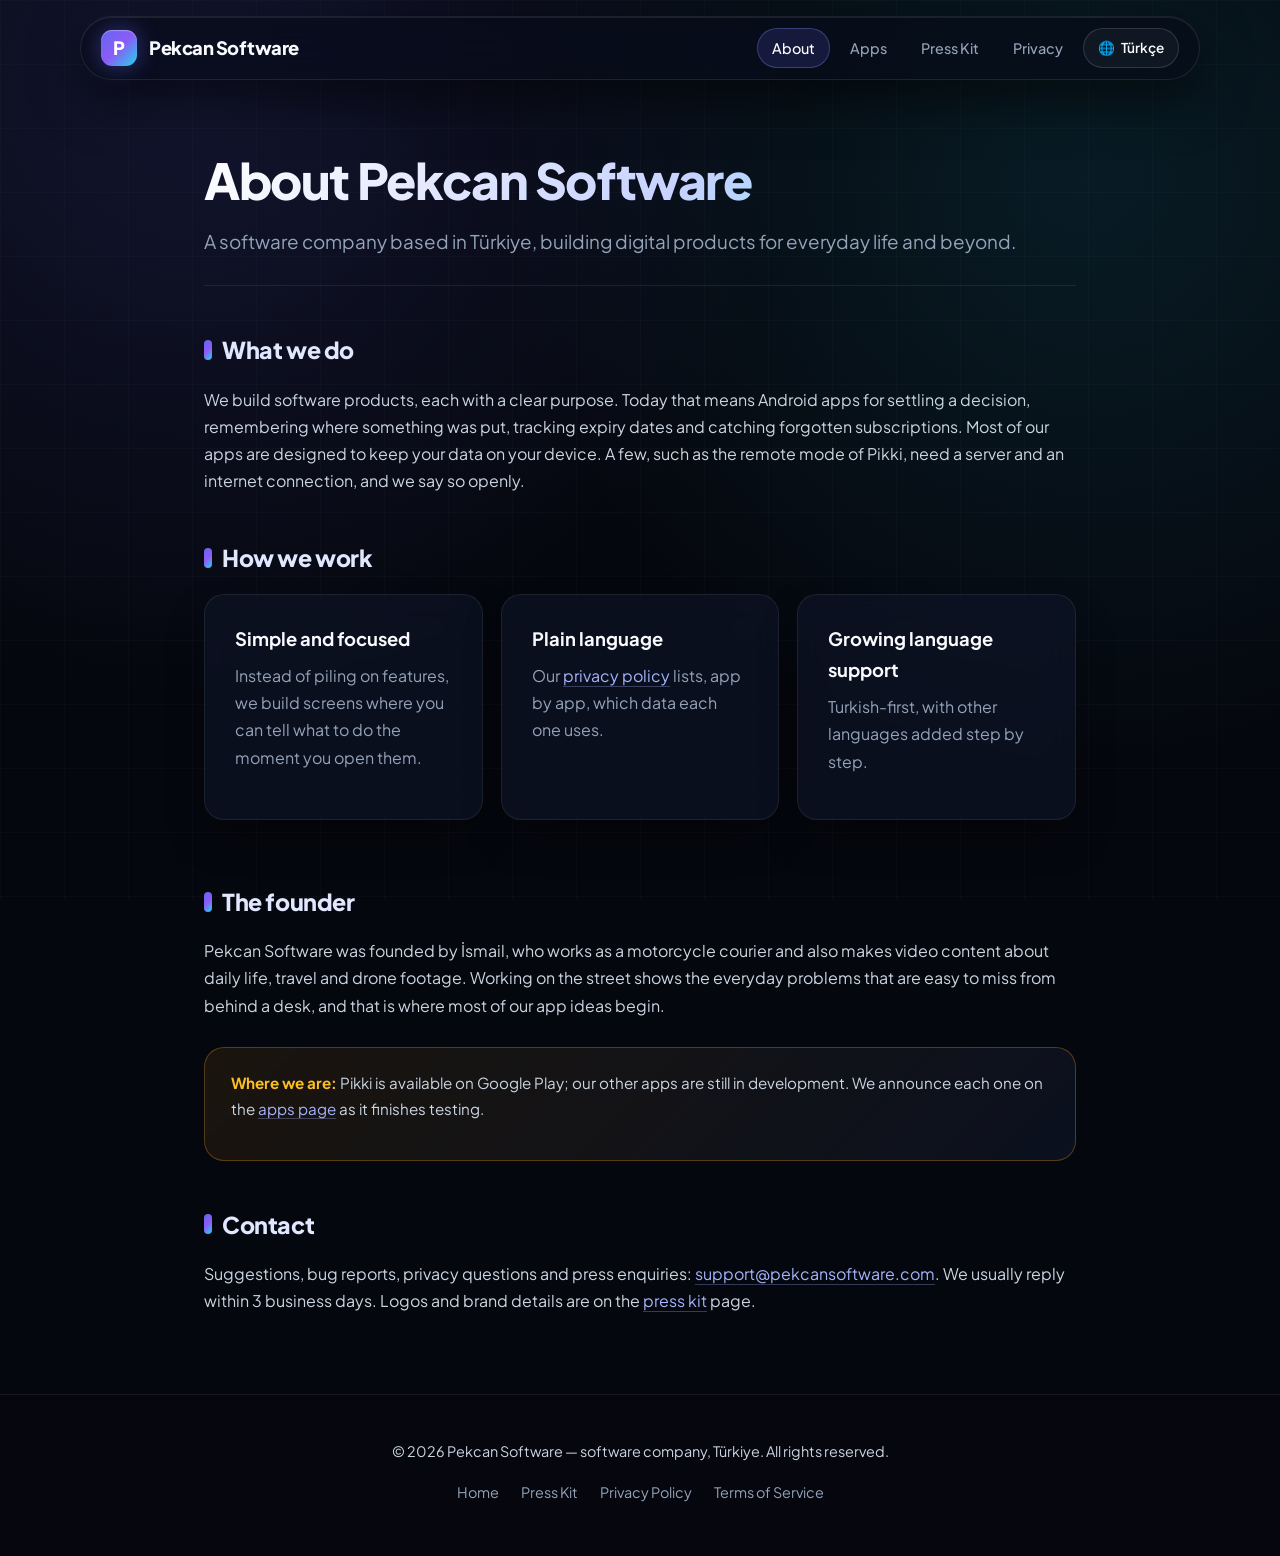
==== commit def5208e: "Site: Pikki Google Play'de yayinda; sayac ve istatistikler 8 uygulamaya gore - Pikki karti: 'Gelisti" ====
--- a/about.html
+++ b/about.html
@@ -75,8 +75,8 @@
             <p class="t-tr">Pekcan Software'in kurucusu İsmail motokurye olarak çalışıyor; ayrıca günlük hayat, seyahat ve drone çekimleri üzerine video içerikler üretiyor. Sahada çalışmak, masa başından kolay fark edilmeyen günlük sorunları gösteriyor; uygulama fikirlerimizin çoğu da buradan çıkıyor.</p>
 
             <div class="notice">
-                <p class="t-en"><strong>Where we are:</strong> our apps are in development and none is published on Google Play yet. We announce each one on the <a href="index.html#apps">apps page</a> as it finishes testing.</p>
-                <p class="t-tr"><strong>Şu an neredeyiz:</strong> uygulamalarımız geliştirme aşamasında ve henüz hiçbiri Google Play'de yayında değil. Her biri testlerini tamamladıkça <a href="index.html#apps">uygulamalar sayfasında</a> duyuruyoruz.</p>
+                <p class="t-en"><strong>Where we are:</strong> Pikki is available on Google Play; our other apps are still in development. We announce each one on the <a href="index.html#apps">apps page</a> as it finishes testing.</p>
+                <p class="t-tr"><strong>Şu an neredeyiz:</strong> Pikki Google Play'de yayında; diğer uygulamalarımız geliştirme aşamasında. Her biri testlerini tamamladıkça <a href="index.html#apps">uygulamalar sayfasında</a> duyuruyoruz.</p>
             </div>
 
             <h2 class="t-en">Contact</h2>
